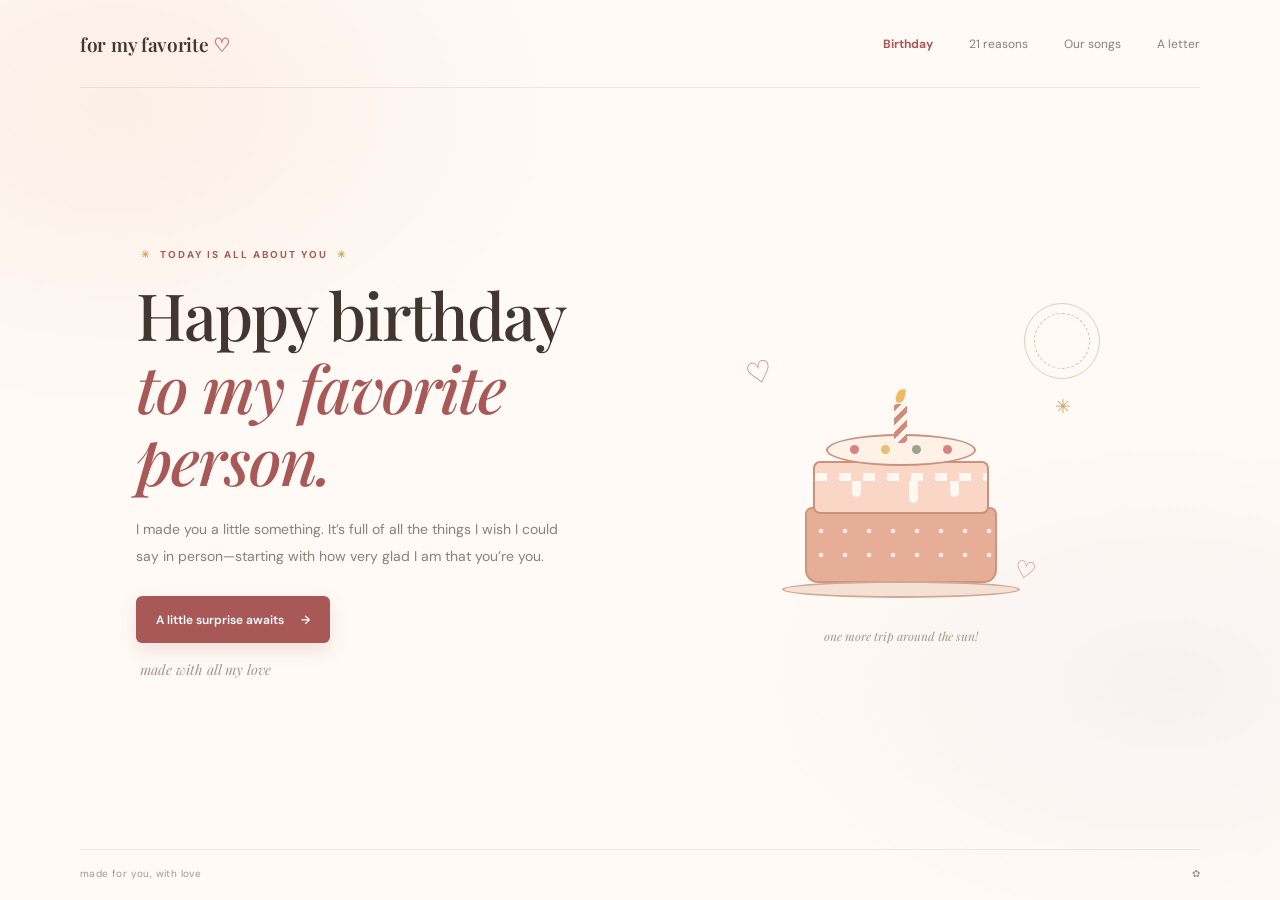
==== index.html @ 41027092 "initial commit gng" ====
<!doctype html>
<html lang="en">
  <head>
    <meta charset="UTF-8" />
    <meta name="viewport" content="width=device-width, initial-scale=1.0" />
    <meta name="theme-color" content="#fff8f0" />
    <title>Happy Birthday, My Favorite Person</title>
    <link rel="preconnect" href="https://fonts.googleapis.com" />
    <link rel="preconnect" href="https://fonts.gstatic.com" crossorigin />
    <link href="https://fonts.googleapis.com/css2?family=DM+Sans:wght@400;500;600;700&family=Playfair+Display:wght@500;600;700&display=swap" rel="stylesheet" />
    <link rel="stylesheet" href="styles.css" />
    <script src="script.js" defer></script>
  </head>
  <body>
    <div class="page-shell home-shell">
      <header class="site-header">
        <a class="wordmark" href="index.html" aria-label="Birthday home">for my favorite <span>♡</span></a>
        <nav class="site-nav" aria-label="Main navigation">
          <a class="active" href="index.html">Birthday</a>
          <a href="balloons.html">21 reasons</a>
          <a href="songs.html">Our songs</a>
          <a href="letter.html">A letter</a>
        </nav>
      </header>

      <main class="welcome-card">
        <div class="welcome-copy">
          <p class="eyebrow"><span class="tiny-star">✳</span> today is all about you <span class="tiny-star">✳</span></p>
          <h1>Happy birthday<br /><span>to my favorite person.</span></h1>
          <p class="welcome-note">I made you a little something. It’s full of all the things I wish I could say in person—starting with how very glad I am that you’re you.</p>
          <a class="button button-primary" href="balloons.html">A little surprise awaits <span aria-hidden="true">→</span></a>
          <p class="handwritten">made with all my love</p>
        </div>
        <div class="birthday-art" aria-hidden="true">
          <div class="sun-doodle"></div>
          <span class="floating-heart heart-one">♡</span>
          <span class="floating-heart heart-two">✳</span>
          <span class="floating-heart heart-three">♡</span>
          <div class="cake">
            <div class="candle"><i></i></div>
            <div class="cake-top"><span></span><span></span><span></span><span></span></div>
            <div class="cake-middle"><span class="icing-drip drip-one"></span><span class="icing-drip drip-two"></span><span class="icing-drip drip-three"></span></div>
            <div class="cake-bottom"></div>
            <div class="cake-plate"></div>
          </div>
          <span class="cake-caption">one more trip around the sun!</span>
        </div>
      </main>
      <footer class="site-footer"><span>made for you, with love</span><span>✿</span></footer>
    </div>
  </body>
</html>
---- styles.css ----
:root {
  color-scheme: light;
  --ink: #413630;
  --muted: #8d7f76;
  --paper: #fffaf5;
  --blush: #f7e7e1;
  --rose: #ce817e;
  --rose-dark: #a95858;
  --line: #eee3db;
  --serif: "Playfair Display", Georgia, serif;
  --sans: "DM Sans", "Segoe UI", sans-serif;
}

* { box-sizing: border-box; }

body {
  margin: 0;
  min-width: 320px;
  min-height: 100vh;
  background:
    radial-gradient(ellipse at 9% 12%, rgba(245, 220, 207, .38), transparent 28rem),
    radial-gradient(ellipse at 91% 76%, rgba(234, 224, 232, .34), transparent 26rem),
    var(--paper);
  color: var(--ink);
  font-family: var(--sans);
}

button, a { -webkit-tap-highlight-color: transparent; }
a { color: inherit; }

.page-shell { width: min(1120px, calc(100% - 64px)); margin: 0 auto; }
.site-header { min-height: 88px; display: flex; justify-content: space-between; align-items: center; gap: 24px; border-bottom: 1px solid rgba(89, 69, 57, .1); }
.wordmark { font-family: var(--serif); font-size: 19px; font-weight: 600; text-decoration: none; white-space: nowrap; letter-spacing: -.3px; }
.wordmark span { color: var(--rose); }
.site-nav { display: flex; align-items: center; gap: clamp(16px, 3vw, 36px); }
.site-nav a { color: var(--muted); font-size: 12px; text-decoration: none; transition: color .2s ease; }
.site-nav a:hover, .site-nav a.active { color: var(--rose-dark); }
.site-nav a.active { font-weight: 700; }

.home-shell { min-height: 100vh; display: flex; flex-direction: column; }
.welcome-card { flex: 1; display: grid; grid-template-columns: 1fr 1fr; align-items: center; gap: 36px; padding: 66px 5% 76px; }
.welcome-copy { max-width: 510px; }
.eyebrow { margin: 0 0 17px; color: var(--rose-dark); font-size: 10px; font-weight: 700; letter-spacing: 2px; text-transform: uppercase; }
.tiny-star { padding: 0 5px; color: #d7a85a; }
h1, h2, p { margin-top: 0; }
.welcome-copy h1, .page-heading h1 { margin-bottom: 20px; font-family: var(--serif); font-size: clamp(40px, 5.3vw, 65px); font-weight: 500; letter-spacing: -2px; line-height: 1.12; }
.welcome-copy h1 span { color: var(--rose-dark); font-style: italic; }
.welcome-note { max-width: 430px; margin-bottom: 27px; color: var(--muted); font-size: 14px; line-height: 1.9; }
.button { display: inline-flex; min-height: 47px; align-items: center; justify-content: center; gap: 17px; border-radius: 6px; padding: 0 20px; font-size: 12px; font-weight: 600; text-decoration: none; transition: transform .2s ease, background .2s ease, box-shadow .2s ease; }
.button:hover { transform: translateY(-2px); }
.button-primary { background: var(--rose-dark); box-shadow: 0 7px 18px rgba(169, 88, 88, .16); color: white; }
.button-primary:hover { background: #954949; box-shadow: 0 10px 24px rgba(169, 88, 88, .22); }
.handwritten { margin: 17px 0 0 4px; color: #a89588; font-family: var(--serif); font-size: 14px; font-style: italic; }

.birthday-art { position: relative; display: grid; min-height: 370px; place-items: center; }
.sun-doodle { position: absolute; top: 24px; right: 9%; width: 76px; height: 76px; border: 1px solid #e8cbb8; border-radius: 50%; }
.sun-doodle::before { position: absolute; inset: 9px; border: 1px dashed #e1b99e; border-radius: 50%; content: ""; }
.floating-heart { position: absolute; color: var(--rose); font-family: var(--serif); }
.heart-one { top: 72px; left: 18%; font-size: 30px; transform: rotate(-15deg); }
.heart-two { top: 113px; right: 15%; color: #c9a868; font-size: 19px; }
.heart-three { right: 22%; bottom: 64px; font-size: 24px; transform: rotate(12deg); }
.cake { position: relative; width: 240px; height: 240px; margin-top: 38px; }
.cake-plate { position: absolute; bottom: 5px; left: 1px; width: 238px; height: 17px; border: 2px solid #cfa994; border-radius: 50%; background: #f5e1d3; }
.cake-bottom { position: absolute; bottom: 20px; left: 24px; width: 192px; height: 76px; border: 2px solid #cb9583; border-radius: 7px 7px 13px 13px; background: #e7ae97; }
.cake-bottom::after { position: absolute; inset: 10px 0; background: radial-gradient(circle, #fff4e8 0 2px, transparent 2.7px) 2px 0/24px 24px; content: ""; opacity: .8; }
.cake-middle { position: absolute; z-index: 1; bottom: 89px; left: 32px; width: 176px; height: 53px; border: 2px solid #c9917e; border-radius: 7px; background: #f9d6c6; }
.cake-middle::before { position: absolute; top: 10px; left: 0; width: 100%; height: 8px; background: repeating-linear-gradient(90deg, #fff8f0 0 12px, transparent 12px 24px); content: ""; }
.icing-drip { position: absolute; top: 18px; width: 9px; height: 16px; border-radius: 0 0 8px 8px; background: #fff8f0; }
.drip-one { left: 37px; }.drip-two { left: 94px; height: 22px; }.drip-three { right: 28px; }
.cake-top { position: absolute; z-index: 2; bottom: 137px; left: 45px; display: flex; width: 150px; height: 32px; align-items: center; justify-content: space-evenly; border: 2px solid #c9917e; border-radius: 50%; background: #fff1e5; }
.cake-top span { width: 9px; height: 9px; border-radius: 50%; background: #d7837f; }
.cake-top span:nth-child(2) { background: #e5bf74; }.cake-top span:nth-child(3) { background: #98a78b; }
.candle { position: absolute; z-index: 3; bottom: 160px; left: 113px; width: 13px; height: 39px; border-radius: 3px; background: repeating-linear-gradient(135deg, #d4897f 0 5px, #fff4e9 5px 10px); }
.candle i { position: absolute; top: -15px; left: 2px; width: 9px; height: 14px; border-radius: 80% 10% 70% 40%; background: #edbc62; transform: rotate(8deg); }
.cake-caption { position: absolute; bottom: 5px; left: 50%; color: #a89588; font-family: var(--serif); font-size: 12px; font-style: italic; transform: translateX(-50%); white-space: nowrap; }
.site-footer { display: flex; justify-content: space-between; padding: 17px 0 20px; border-top: 1px solid rgba(89, 69, 57, .1); color: #a89588; font-size: 10px; letter-spacing: .4px; }

.content-page { min-height: calc(100vh - 144px); padding: 55px 0 50px; }
.page-heading { margin: 0 auto 32px; text-align: center; }
.page-heading .eyebrow { margin-bottom: 10px; }
.page-heading h1 { margin-bottom: 9px; font-size: clamp(37px, 5vw, 53px); letter-spacing: -1.5px; }
.subheading { margin: 0; color: #a89588; font-family: var(--serif); font-size: 14px; font-style: italic; }
.page-intro { max-width: 480px; margin: 16px auto 0; color: var(--muted); font-size: 13px; line-height: 1.7; }

.balloon-garden { display: grid; grid-template-columns: repeat(7, minmax(64px, 1fr)); justify-items: center; column-gap: 12px; row-gap: 28px; max-width: 810px; margin: 40px auto 50px; }
.balloon { position: relative; width: 76px; height: 95px; padding: 0; border: 0; background: transparent; cursor: pointer; transition: transform .2s ease; }
.balloon:hover { transform: translateY(-6px) rotate(3deg); }
.balloon:focus-visible, .envelope-button:focus-visible, .button:focus-visible, .text-link:focus-visible { outline: 3px solid #a95858; outline-offset: 5px; }
.balloon::before { position: absolute; top: 0; left: 4px; width: 68px; height: 79px; border: 1px solid rgba(100, 65, 65, .09); border-radius: 52% 48% 49% 51% / 43% 43% 57% 57%; background: var(--balloon-color); box-shadow: inset -10px -8px 0 rgba(150, 88, 88, .06), inset 10px 8px 0 rgba(255,255,255,.32), 0 6px 12px rgba(91, 67, 55, .08); content: ""; }
.balloon::after { position: absolute; top: 15px; left: 17px; width: 10px; height: 23px; border-radius: 50%; background: rgba(255,255,255,.43); content: ""; transform: rotate(25deg); }
.balloon-number { position: absolute; z-index: 1; top: 30px; left: 0; width: 100%; color: rgba(80, 57, 57, .75); font-family: var(--serif); font-size: 15px; }
.balloon-knot { position: absolute; z-index: 1; top: 77px; left: 34px; width: 9px; height: 8px; background: var(--balloon-color); clip-path: polygon(0 0, 100% 0, 50% 100%); }
.balloon-string { position: absolute; top: 84px; left: 38px; height: 12px; border-left: 1px solid #c9b9ae; }
.balloon.is-popped::before { box-shadow: inset -10px -8px 0 rgba(150, 88, 88, .08), inset 10px 8px 0 rgba(255,255,255,.26), 0 0 0 3px rgba(255,255,255,.9), 0 0 0 5px var(--balloon-color); }
.balloon.is-popped .balloon-number { font-weight: 700; }
.balloon-pink { --balloon-color: #efc3c4; }.balloon-coral { --balloon-color: #e9aaa0; }.balloon-yellow { --balloon-color: #f0d99c; }.balloon-blue { --balloon-color: #b7cbd4; }.balloon-lilac { --balloon-color: #d1c2d7; }.balloon-sage { --balloon-color: #c2d0b8; }.balloon-peach { --balloon-color: #f0c9a9; }
.reasons-section { max-width: 740px; margin: 0 auto; }
.reasons-heading { display: flex; align-items: baseline; justify-content: space-between; border-bottom: 1px solid var(--line); padding-bottom: 12px; }
.reasons-heading h2 { margin: 0; font-family: var(--serif); font-size: 22px; font-weight: 500; }
.reasons-heading p { margin: 0; color: #a89588; font-size: 11px; }
.reasons-list { display: grid; grid-template-columns: 1fr 1fr; gap: 0 30px; margin: 0; padding: 0; list-style: none; }
.reason-item { display: none; min-height: 50px; align-items: center; gap: 12px; border-bottom: 1px solid var(--line); color: var(--ink); font-size: 12px; }
.reason-item.is-revealed { display: flex; animation: appear .35s ease both; }
.reason-number { color: #bd8f80; font-family: var(--serif); font-size: 12px; }
.reason-text { line-height: 1.5; }
.page-next { margin-top: 38px; text-align: center; }
.text-link { color: var(--rose-dark); font-size: 12px; font-weight: 600; text-decoration: none; }
.text-link span { padding-left: 7px; }

.songs-page .page-heading { margin-bottom: 40px; }
.songs-page .page-heading h1 { font-size: clamp(34px, 4.7vw, 50px); }
.playlist-card { display: grid; grid-template-columns: 1fr 1fr; overflow: hidden; max-width: 790px; min-height: 350px; margin: 0 auto; border: 1px solid #f0e5dd; border-radius: 12px; background: rgba(255,255,255,.55); box-shadow: 0 16px 42px rgba(106, 79, 64, .06); }
.record-art { position: relative; display: grid; min-height: 350px; place-items: center; background: #f5e9e3; }
.record { display: grid; width: 210px; height: 210px; place-items: center; border-radius: 50%; background: repeating-radial-gradient(circle, #5a4944 0 2px, #3e3532 3px 4px, #51423d 5px 6px); box-shadow: 0 14px 28px rgba(70, 53, 47, .2); }
.record-center { display: grid; width: 72px; height: 72px; place-items: center; border: 5px solid #f0c0ad; border-radius: 50%; background: #d88c82; color: #fff7ee; font-family: var(--serif); font-size: 28px; }
.record-center span { transform: translateY(-1px); }
.music-note { position: absolute; color: #bd8179; font-family: var(--serif); }
.note-one { top: 52px; left: 20%; font-size: 30px; transform: rotate(-12deg); }
.note-two { right: 18%; bottom: 62px; font-size: 25px; transform: rotate(9deg); }
.record-sparkle { position: absolute; top: 72px; right: 23%; color: #c6a45e; font-size: 16px; }
.playlist-copy { display: flex; flex-direction: column; align-items: flex-start; justify-content: center; padding: 42px 38px; }
.playlist-copy .eyebrow { font-size: 9px; }
.playlist-copy h2 { margin-bottom: 15px; font-family: var(--serif); font-size: clamp(25px, 3vw, 34px); font-weight: 500; line-height: 1.2; }
.playlist-copy > p:not(.eyebrow) { margin-bottom: 23px; color: var(--muted); font-size: 12px; line-height: 1.8; }
.spotify-link { min-height: 43px; padding: 0 16px; font-size: 11px; }

.letter-page { text-align: center; }
.letter-page .page-heading { margin-bottom: 20px; }
.envelope-button { position: relative; display: block; width: min(370px, 90vw); height: 272px; margin: 0 auto; border: 0; background: transparent; cursor: pointer; }
.envelope-hint { position: absolute; top: 13px; left: 50%; color: #a89588; font-family: var(--serif); font-size: 13px; font-style: italic; transform: translateX(-50%); transition: transform .2s ease; }
.envelope-button:hover .envelope-hint { transform: translate(-50%, -3px); }
.envelope { position: absolute; top: 53px; left: 50%; width: 270px; height: 170px; transform: translateX(-50%); filter: drop-shadow(0 14px 17px rgba(97, 70, 58, .12)); }
.envelope-back, .envelope-front, .envelope-flap, .envelope-paper { position: absolute; }
.envelope-back { inset: 0; border-radius: 4px; background: #e8b8a8; }
.envelope-paper { top: -22px; left: 24px; width: 222px; height: 143px; border: 1px solid #f0e2d4; background: repeating-linear-gradient(to bottom, #fffdf8 0 22px, #e8e4dc 23px, #fffdf8 24px); transition: transform .35s ease; }
.envelope-front { z-index: 2; inset: 0; background: #efc9b8; clip-path: polygon(0 0, 50% 56%, 100% 0, 100% 100%, 0 100%); }
.envelope-flap { z-index: 1; inset: 0; background: #e7b4a1; clip-path: polygon(0 0, 100% 0, 50% 62%); transform-origin: 50% 0; transition: transform .3s ease; }
.envelope-seal { position: absolute; z-index: 3; top: 76px; left: calc(50% - 17px); display: grid; width: 34px; height: 34px; place-items: center; border: 1px solid rgba(153, 85, 78, .35); border-radius: 50%; background: #cf817a; color: #fff8f0; font-family: var(--serif); font-size: 19px; }
.envelope-button:hover .envelope-paper { transform: translateY(-12px); }
.envelope-button:hover .envelope-flap { transform: rotateX(18deg); }
.letter-dialog { width: min(560px, calc(100% - 32px)); max-width: none; max-height: min(84vh, 760px); padding: 0; overflow: visible; border: 0; background: transparent; box-shadow: 0 22px 80px rgba(53, 39, 31, .25); }
.letter-dialog::backdrop { background: rgba(51, 42, 38, .48); backdrop-filter: blur(3px); }
.letter-paper { position: relative; min-height: 480px; max-height: min(84vh, 760px); overflow-y: auto; padding: 44px clamp(27px, 8vw, 64px) 48px; background-color: #fffdf8; background-image: repeating-linear-gradient(to bottom, transparent 0 31px, #e5e6e2 32px, transparent 33px); background-position: 0 91px; color: #594b44; text-align: left; }
.letter-close { position: absolute; top: 10px; right: 16px; width: 34px; height: 34px; border: 0; background: transparent; color: #96877c; cursor: pointer; font-size: 27px; }
.letter-date { margin-bottom: 17px; color: #a89588; font-family: var(--serif); font-size: 13px; font-style: italic; }
.letter-paper h2 { margin-bottom: 16px; font-family: var(--serif); font-size: 23px; font-weight: 500; }
.letter-content { font-family: var(--serif); font-size: 15px; line-height: 2.06; }
.letter-content p { margin-bottom: 15px; }
.letter-signoff { margin-top: 25px; font-family: var(--serif); font-size: 15px; font-style: italic; line-height: 1.8; }

@keyframes appear { from { opacity: 0; transform: translateY(5px); } to { opacity: 1; transform: translateY(0); } }
@media (max-width: 720px) {
  .page-shell { width: min(100% - 36px, 540px); }
  .site-header { min-height: 76px; flex-direction: column; justify-content: center; gap: 13px; padding: 15px 0 12px; }
  .wordmark { font-size: 17px; }
  .site-nav { width: 100%; justify-content: center; gap: clamp(15px, 5vw, 28px); }
  .site-nav a { font-size: 11px; }
  .welcome-card { grid-template-columns: 1fr; gap: 20px; padding: 50px 0 48px; text-align: center; }
  .welcome-copy { margin: 0 auto; }
  .welcome-copy h1 { font-size: clamp(40px, 10vw, 57px); }
  .welcome-note { margin-right: auto; margin-left: auto; }
  .birthday-art { min-height: 300px; }
  .cake { transform: scale(.86); }
  .heart-one { left: 16%; }
  .content-page { min-height: calc(100vh - 163px); padding: 43px 0 38px; }
  .balloon-garden { grid-template-columns: repeat(5, minmax(48px, 1fr)); column-gap: 3px; row-gap: 20px; max-width: 420px; margin: 32px auto 40px; }
  .balloon { transform: scale(.87); }
  .balloon:hover { transform: translateY(-5px) scale(.87) rotate(3deg); }
  .reasons-list { grid-template-columns: 1fr; }
  .playlist-card { grid-template-columns: 1fr; max-width: 440px; }
  .record-art { min-height: 260px; }
  .record { width: 175px; height: 175px; }
  .record-center { width: 62px; height: 62px; }
  .playlist-copy { padding: 30px; }
}
@media (max-width: 390px) {
  .page-shell { width: calc(100% - 28px); }
  .site-nav { gap: 13px; }
  .site-nav a { font-size: 10px; }
  .balloon-garden { grid-template-columns: repeat(4, minmax(48px, 1fr)); max-width: 320px; }
}
@media (prefers-reduced-motion: reduce) {
  *, *::before, *::after { scroll-behavior: auto !important; animation-duration: .01ms !important; animation-iteration-count: 1 !important; transition-duration: .01ms !important; }
}
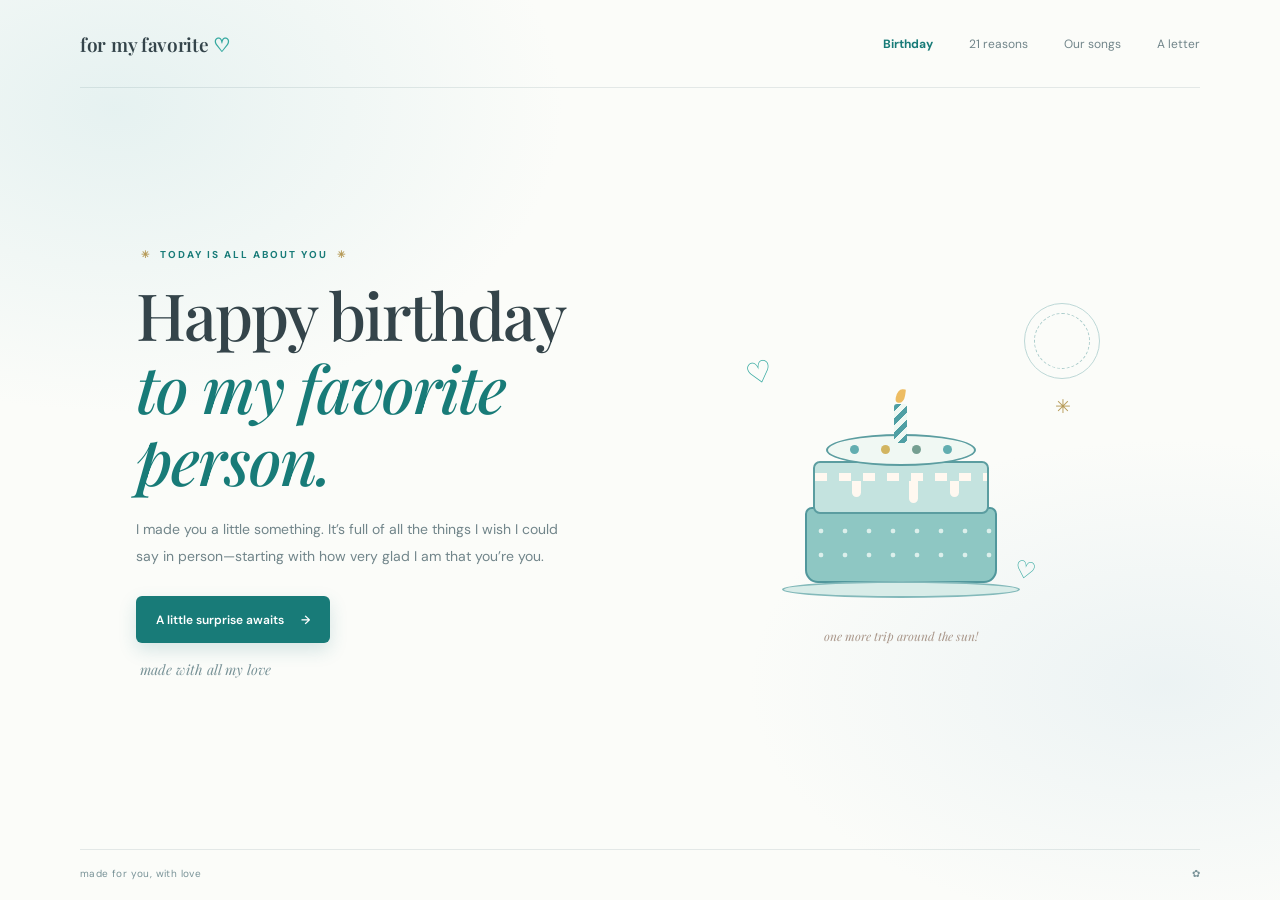
==== commit e61e316d: "Use teal and turquoise color palette Carry the refreshed colors through all pages and update balloon" ====
--- a/index.html
+++ b/index.html
@@ -3,7 +3,7 @@
   <head>
     <meta charset="UTF-8" />
     <meta name="viewport" content="width=device-width, initial-scale=1.0" />
-    <meta name="theme-color" content="#fff8f0" />
+    <meta name="theme-color" content="#fbfcf9" />
     <title>Happy Birthday, My Favorite Person</title>
     <link rel="preconnect" href="https://fonts.googleapis.com" />
     <link rel="preconnect" href="https://fonts.gstatic.com" crossorigin />
--- a/styles.css
+++ b/styles.css
@@ -1,12 +1,11 @@
 :root {
   color-scheme: light;
-  --ink: #413630;
-  --muted: #8d7f76;
-  --paper: #fffaf5;
-  --blush: #f7e7e1;
-  --rose: #ce817e;
-  --rose-dark: #a95858;
-  --line: #eee3db;
+  --ink: #34444a;
+  --muted: #71858a;
+  --paper: #fbfcf9;
+  --teal: #35a9a0;
+  --teal-dark: #187b78;
+  --line: #dce8e7;
   --serif: "Playfair Display", Georgia, serif;
   --sans: "DM Sans", "Segoe UI", sans-serif;
 }
@@ -18,8 +17,8 @@
   min-width: 320px;
   min-height: 100vh;
   background:
-    radial-gradient(ellipse at 9% 12%, rgba(245, 220, 207, .38), transparent 28rem),
-    radial-gradient(ellipse at 91% 76%, rgba(234, 224, 232, .34), transparent 26rem),
+    radial-gradient(ellipse at 9% 12%, rgba(190, 222, 225, .35), transparent 28rem),
+    radial-gradient(ellipse at 91% 76%, rgba(207, 225, 233, .34), transparent 26rem),
     var(--paper);
   color: var(--ink);
   font-family: var(--sans);
@@ -29,92 +28,92 @@
 a { color: inherit; }
 
 .page-shell { width: min(1120px, calc(100% - 64px)); margin: 0 auto; }
-.site-header { min-height: 88px; display: flex; justify-content: space-between; align-items: center; gap: 24px; border-bottom: 1px solid rgba(89, 69, 57, .1); }
+.site-header { min-height: 88px; display: flex; justify-content: space-between; align-items: center; gap: 24px; border-bottom: 1px solid rgba(52, 94, 99, .12); }
 .wordmark { font-family: var(--serif); font-size: 19px; font-weight: 600; text-decoration: none; white-space: nowrap; letter-spacing: -.3px; }
-.wordmark span { color: var(--rose); }
+.wordmark span { color: var(--teal); }
 .site-nav { display: flex; align-items: center; gap: clamp(16px, 3vw, 36px); }
 .site-nav a { color: var(--muted); font-size: 12px; text-decoration: none; transition: color .2s ease; }
-.site-nav a:hover, .site-nav a.active { color: var(--rose-dark); }
+.site-nav a:hover, .site-nav a.active { color: var(--teal-dark); }
 .site-nav a.active { font-weight: 700; }
 
 .home-shell { min-height: 100vh; display: flex; flex-direction: column; }
 .welcome-card { flex: 1; display: grid; grid-template-columns: 1fr 1fr; align-items: center; gap: 36px; padding: 66px 5% 76px; }
 .welcome-copy { max-width: 510px; }
-.eyebrow { margin: 0 0 17px; color: var(--rose-dark); font-size: 10px; font-weight: 700; letter-spacing: 2px; text-transform: uppercase; }
-.tiny-star { padding: 0 5px; color: #d7a85a; }
+.eyebrow { margin: 0 0 17px; color: var(--teal-dark); font-size: 10px; font-weight: 700; letter-spacing: 2px; text-transform: uppercase; }
+.tiny-star { padding: 0 5px; color: #b69a57; }
 h1, h2, p { margin-top: 0; }
 .welcome-copy h1, .page-heading h1 { margin-bottom: 20px; font-family: var(--serif); font-size: clamp(40px, 5.3vw, 65px); font-weight: 500; letter-spacing: -2px; line-height: 1.12; }
-.welcome-copy h1 span { color: var(--rose-dark); font-style: italic; }
+.welcome-copy h1 span { color: var(--teal-dark); font-style: italic; }
 .welcome-note { max-width: 430px; margin-bottom: 27px; color: var(--muted); font-size: 14px; line-height: 1.9; }
 .button { display: inline-flex; min-height: 47px; align-items: center; justify-content: center; gap: 17px; border-radius: 6px; padding: 0 20px; font-size: 12px; font-weight: 600; text-decoration: none; transition: transform .2s ease, background .2s ease, box-shadow .2s ease; }
 .button:hover { transform: translateY(-2px); }
-.button-primary { background: var(--rose-dark); box-shadow: 0 7px 18px rgba(169, 88, 88, .16); color: white; }
-.button-primary:hover { background: #954949; box-shadow: 0 10px 24px rgba(169, 88, 88, .22); }
-.handwritten { margin: 17px 0 0 4px; color: #a89588; font-family: var(--serif); font-size: 14px; font-style: italic; }
+.button-primary { background: var(--teal-dark); box-shadow: 0 7px 18px rgba(40, 124, 132, .18); color: white; }
+.button-primary:hover { background: #1f6870; box-shadow: 0 10px 24px rgba(40, 124, 132, .24); }
+.handwritten { margin: 17px 0 0 4px; color: #789297; font-family: var(--serif); font-size: 14px; font-style: italic; }
 
 .birthday-art { position: relative; display: grid; min-height: 370px; place-items: center; }
-.sun-doodle { position: absolute; top: 24px; right: 9%; width: 76px; height: 76px; border: 1px solid #e8cbb8; border-radius: 50%; }
-.sun-doodle::before { position: absolute; inset: 9px; border: 1px dashed #e1b99e; border-radius: 50%; content: ""; }
-.floating-heart { position: absolute; color: var(--rose); font-family: var(--serif); }
+.sun-doodle { position: absolute; top: 24px; right: 9%; width: 76px; height: 76px; border: 1px solid #bdd8d7; border-radius: 50%; }
+.sun-doodle::before { position: absolute; inset: 9px; border: 1px dashed #a9cbca; border-radius: 50%; content: ""; }
+.floating-heart { position: absolute; color: var(--teal); font-family: var(--serif); }
 .heart-one { top: 72px; left: 18%; font-size: 30px; transform: rotate(-15deg); }
-.heart-two { top: 113px; right: 15%; color: #c9a868; font-size: 19px; }
+.heart-two { top: 113px; right: 15%; color: #b69a57; font-size: 19px; }
 .heart-three { right: 22%; bottom: 64px; font-size: 24px; transform: rotate(12deg); }
 .cake { position: relative; width: 240px; height: 240px; margin-top: 38px; }
-.cake-plate { position: absolute; bottom: 5px; left: 1px; width: 238px; height: 17px; border: 2px solid #cfa994; border-radius: 50%; background: #f5e1d3; }
-.cake-bottom { position: absolute; bottom: 20px; left: 24px; width: 192px; height: 76px; border: 2px solid #cb9583; border-radius: 7px 7px 13px 13px; background: #e7ae97; }
-.cake-bottom::after { position: absolute; inset: 10px 0; background: radial-gradient(circle, #fff4e8 0 2px, transparent 2.7px) 2px 0/24px 24px; content: ""; opacity: .8; }
-.cake-middle { position: absolute; z-index: 1; bottom: 89px; left: 32px; width: 176px; height: 53px; border: 2px solid #c9917e; border-radius: 7px; background: #f9d6c6; }
+.cake-plate { position: absolute; bottom: 5px; left: 1px; width: 238px; height: 17px; border: 2px solid #83b9ba; border-radius: 50%; background: #d8ece8; }
+.cake-bottom { position: absolute; bottom: 20px; left: 24px; width: 192px; height: 76px; border: 2px solid #51979c; border-radius: 7px 7px 13px 13px; background: #8ec7c3; }
+.cake-bottom::after { position: absolute; inset: 10px 0; background: radial-gradient(circle, #eff9f5 0 2px, transparent 2.7px) 2px 0/24px 24px; content: ""; opacity: .8; }
+.cake-middle { position: absolute; z-index: 1; bottom: 89px; left: 32px; width: 176px; height: 53px; border: 2px solid #5b9da0; border-radius: 7px; background: #c4e3df; }
 .cake-middle::before { position: absolute; top: 10px; left: 0; width: 100%; height: 8px; background: repeating-linear-gradient(90deg, #fff8f0 0 12px, transparent 12px 24px); content: ""; }
 .icing-drip { position: absolute; top: 18px; width: 9px; height: 16px; border-radius: 0 0 8px 8px; background: #fff8f0; }
 .drip-one { left: 37px; }.drip-two { left: 94px; height: 22px; }.drip-three { right: 28px; }
-.cake-top { position: absolute; z-index: 2; bottom: 137px; left: 45px; display: flex; width: 150px; height: 32px; align-items: center; justify-content: space-evenly; border: 2px solid #c9917e; border-radius: 50%; background: #fff1e5; }
-.cake-top span { width: 9px; height: 9px; border-radius: 50%; background: #d7837f; }
-.cake-top span:nth-child(2) { background: #e5bf74; }.cake-top span:nth-child(3) { background: #98a78b; }
-.candle { position: absolute; z-index: 3; bottom: 160px; left: 113px; width: 13px; height: 39px; border-radius: 3px; background: repeating-linear-gradient(135deg, #d4897f 0 5px, #fff4e9 5px 10px); }
+.cake-top { position: absolute; z-index: 2; bottom: 137px; left: 45px; display: flex; width: 150px; height: 32px; align-items: center; justify-content: space-evenly; border: 2px solid #5b9da0; border-radius: 50%; background: #f0f8f3; }
+.cake-top span { width: 9px; height: 9px; border-radius: 50%; background: #62aeb0; }
+.cake-top span:nth-child(2) { background: #d2b560; }.cake-top span:nth-child(3) { background: #759f91; }
+.candle { position: absolute; z-index: 3; bottom: 160px; left: 113px; width: 13px; height: 39px; border-radius: 3px; background: repeating-linear-gradient(135deg, #4f9fa4 0 5px, #eff8f3 5px 10px); }
 .candle i { position: absolute; top: -15px; left: 2px; width: 9px; height: 14px; border-radius: 80% 10% 70% 40%; background: #edbc62; transform: rotate(8deg); }
 .cake-caption { position: absolute; bottom: 5px; left: 50%; color: #a89588; font-family: var(--serif); font-size: 12px; font-style: italic; transform: translateX(-50%); white-space: nowrap; }
-.site-footer { display: flex; justify-content: space-between; padding: 17px 0 20px; border-top: 1px solid rgba(89, 69, 57, .1); color: #a89588; font-size: 10px; letter-spacing: .4px; }
+.site-footer { display: flex; justify-content: space-between; padding: 17px 0 20px; border-top: 1px solid rgba(52, 94, 99, .12); color: #789297; font-size: 10px; letter-spacing: .4px; }
 
 .content-page { min-height: calc(100vh - 144px); padding: 55px 0 50px; }
 .page-heading { margin: 0 auto 32px; text-align: center; }
 .page-heading .eyebrow { margin-bottom: 10px; }
 .page-heading h1 { margin-bottom: 9px; font-size: clamp(37px, 5vw, 53px); letter-spacing: -1.5px; }
-.subheading { margin: 0; color: #a89588; font-family: var(--serif); font-size: 14px; font-style: italic; }
+.subheading { margin: 0; color: #789297; font-family: var(--serif); font-size: 14px; font-style: italic; }
 .page-intro { max-width: 480px; margin: 16px auto 0; color: var(--muted); font-size: 13px; line-height: 1.7; }
 
 .balloon-garden { display: grid; grid-template-columns: repeat(7, minmax(64px, 1fr)); justify-items: center; column-gap: 12px; row-gap: 28px; max-width: 810px; margin: 40px auto 50px; }
 .balloon { position: relative; width: 76px; height: 95px; padding: 0; border: 0; background: transparent; cursor: pointer; transition: transform .2s ease; }
 .balloon:hover { transform: translateY(-6px) rotate(3deg); }
-.balloon:focus-visible, .envelope-button:focus-visible, .button:focus-visible, .text-link:focus-visible { outline: 3px solid #a95858; outline-offset: 5px; }
-.balloon::before { position: absolute; top: 0; left: 4px; width: 68px; height: 79px; border: 1px solid rgba(100, 65, 65, .09); border-radius: 52% 48% 49% 51% / 43% 43% 57% 57%; background: var(--balloon-color); box-shadow: inset -10px -8px 0 rgba(150, 88, 88, .06), inset 10px 8px 0 rgba(255,255,255,.32), 0 6px 12px rgba(91, 67, 55, .08); content: ""; }
+.balloon:focus-visible, .envelope-button:focus-visible, .button:focus-visible, .text-link:focus-visible { outline: 3px solid #287c84; outline-offset: 5px; }
+.balloon::before { position: absolute; top: 0; left: 4px; width: 68px; height: 79px; border: 1px solid rgba(36, 82, 91, .25); border-radius: 52% 48% 49% 51% / 43% 43% 57% 57%; background: var(--balloon-color); box-shadow: inset -10px -8px 0 rgba(28, 90, 101, .09), inset 10px 8px 0 rgba(255,255,255,.34), 0 6px 12px rgba(41, 81, 87, .14); content: ""; }
 .balloon::after { position: absolute; top: 15px; left: 17px; width: 10px; height: 23px; border-radius: 50%; background: rgba(255,255,255,.43); content: ""; transform: rotate(25deg); }
-.balloon-number { position: absolute; z-index: 1; top: 30px; left: 0; width: 100%; color: rgba(80, 57, 57, .75); font-family: var(--serif); font-size: 15px; }
+.balloon-number { position: absolute; z-index: 1; top: 30px; left: 0; width: 100%; color: #24444c; font-family: var(--serif); font-size: 15px; font-weight: 600; text-shadow: 0 1px 1px rgba(255,255,255,.5); }
 .balloon-knot { position: absolute; z-index: 1; top: 77px; left: 34px; width: 9px; height: 8px; background: var(--balloon-color); clip-path: polygon(0 0, 100% 0, 50% 100%); }
-.balloon-string { position: absolute; top: 84px; left: 38px; height: 12px; border-left: 1px solid #c9b9ae; }
-.balloon.is-popped::before { box-shadow: inset -10px -8px 0 rgba(150, 88, 88, .08), inset 10px 8px 0 rgba(255,255,255,.26), 0 0 0 3px rgba(255,255,255,.9), 0 0 0 5px var(--balloon-color); }
+.balloon-string { position: absolute; top: 84px; left: 38px; height: 12px; border-left: 1px solid #91adae; }
+.balloon.is-popped::before { box-shadow: inset -10px -8px 0 rgba(28, 90, 101, .11), inset 10px 8px 0 rgba(255,255,255,.26), 0 0 0 3px rgba(251,252,249,.95), 0 0 0 5px var(--balloon-color); }
 .balloon.is-popped .balloon-number { font-weight: 700; }
-.balloon-pink { --balloon-color: #efc3c4; }.balloon-coral { --balloon-color: #e9aaa0; }.balloon-yellow { --balloon-color: #f0d99c; }.balloon-blue { --balloon-color: #b7cbd4; }.balloon-lilac { --balloon-color: #d1c2d7; }.balloon-sage { --balloon-color: #c2d0b8; }.balloon-peach { --balloon-color: #f0c9a9; }
+.balloon-pink { --balloon-color: #72d0c4; }.balloon-coral { --balloon-color: #43b9ae; }.balloon-yellow { --balloon-color: #8bd9c5; }.balloon-blue { --balloon-color: #5bc4bf; }.balloon-lilac { --balloon-color: #8acfc7; }.balloon-sage { --balloon-color: #64bfae; }.balloon-peach { --balloon-color: #9cddd2; }
 .reasons-section { max-width: 740px; margin: 0 auto; }
 .reasons-heading { display: flex; align-items: baseline; justify-content: space-between; border-bottom: 1px solid var(--line); padding-bottom: 12px; }
 .reasons-heading h2 { margin: 0; font-family: var(--serif); font-size: 22px; font-weight: 500; }
-.reasons-heading p { margin: 0; color: #a89588; font-size: 11px; }
+.reasons-heading p { margin: 0; color: #789297; font-size: 11px; }
 .reasons-list { display: grid; grid-template-columns: 1fr 1fr; gap: 0 30px; margin: 0; padding: 0; list-style: none; }
 .reason-item { display: none; min-height: 50px; align-items: center; gap: 12px; border-bottom: 1px solid var(--line); color: var(--ink); font-size: 12px; }
 .reason-item.is-revealed { display: flex; animation: appear .35s ease both; }
-.reason-number { color: #bd8f80; font-family: var(--serif); font-size: 12px; }
+.reason-number { color: #39878b; font-family: var(--serif); font-size: 12px; }
 .reason-text { line-height: 1.5; }
 .page-next { margin-top: 38px; text-align: center; }
-.text-link { color: var(--rose-dark); font-size: 12px; font-weight: 600; text-decoration: none; }
+.text-link { color: var(--teal-dark); font-size: 12px; font-weight: 600; text-decoration: none; }
 .text-link span { padding-left: 7px; }
 
 .songs-page .page-heading { margin-bottom: 40px; }
 .songs-page .page-heading h1 { font-size: clamp(34px, 4.7vw, 50px); }
-.playlist-card { display: grid; grid-template-columns: 1fr 1fr; overflow: hidden; max-width: 790px; min-height: 350px; margin: 0 auto; border: 1px solid #f0e5dd; border-radius: 12px; background: rgba(255,255,255,.55); box-shadow: 0 16px 42px rgba(106, 79, 64, .06); }
-.record-art { position: relative; display: grid; min-height: 350px; place-items: center; background: #f5e9e3; }
-.record { display: grid; width: 210px; height: 210px; place-items: center; border-radius: 50%; background: repeating-radial-gradient(circle, #5a4944 0 2px, #3e3532 3px 4px, #51423d 5px 6px); box-shadow: 0 14px 28px rgba(70, 53, 47, .2); }
-.record-center { display: grid; width: 72px; height: 72px; place-items: center; border: 5px solid #f0c0ad; border-radius: 50%; background: #d88c82; color: #fff7ee; font-family: var(--serif); font-size: 28px; }
+.playlist-card { display: grid; grid-template-columns: 1fr 1fr; overflow: hidden; max-width: 790px; min-height: 350px; margin: 0 auto; border: 1px solid #dce8e7; border-radius: 12px; background: rgba(255,255,255,.55); box-shadow: 0 16px 42px rgba(56, 96, 101, .07); }
+.record-art { position: relative; display: grid; min-height: 350px; place-items: center; background: #e6f0ee; }
+.record { display: grid; width: 210px; height: 210px; place-items: center; border-radius: 50%; background: repeating-radial-gradient(circle, #3e6265 0 2px, #29494e 3px 4px, #35585c 5px 6px); box-shadow: 0 14px 28px rgba(44, 75, 79, .2); }
+.record-center { display: grid; width: 72px; height: 72px; place-items: center; border: 5px solid #c1e0db; border-radius: 50%; background: #5daeb0; color: #f5fbf7; font-family: var(--serif); font-size: 28px; }
 .record-center span { transform: translateY(-1px); }
-.music-note { position: absolute; color: #bd8179; font-family: var(--serif); }
+.music-note { position: absolute; color: #39878b; font-family: var(--serif); }
 .note-one { top: 52px; left: 20%; font-size: 30px; transform: rotate(-12deg); }
 .note-two { right: 18%; bottom: 62px; font-size: 25px; transform: rotate(9deg); }
 .record-sparkle { position: absolute; top: 72px; right: 23%; color: #c6a45e; font-size: 16px; }
@@ -127,22 +126,22 @@
 .letter-page { text-align: center; }
 .letter-page .page-heading { margin-bottom: 20px; }
 .envelope-button { position: relative; display: block; width: min(370px, 90vw); height: 272px; margin: 0 auto; border: 0; background: transparent; cursor: pointer; }
-.envelope-hint { position: absolute; top: 13px; left: 50%; color: #a89588; font-family: var(--serif); font-size: 13px; font-style: italic; transform: translateX(-50%); transition: transform .2s ease; }
+.envelope-hint { position: absolute; top: 13px; left: 50%; color: #789297; font-family: var(--serif); font-size: 13px; font-style: italic; transform: translateX(-50%); transition: transform .2s ease; }
 .envelope-button:hover .envelope-hint { transform: translate(-50%, -3px); }
-.envelope { position: absolute; top: 53px; left: 50%; width: 270px; height: 170px; transform: translateX(-50%); filter: drop-shadow(0 14px 17px rgba(97, 70, 58, .12)); }
+.envelope { position: absolute; top: 53px; left: 50%; width: 270px; height: 170px; transform: translateX(-50%); filter: drop-shadow(0 14px 17px rgba(46, 83, 87, .15)); }
 .envelope-back, .envelope-front, .envelope-flap, .envelope-paper { position: absolute; }
-.envelope-back { inset: 0; border-radius: 4px; background: #e8b8a8; }
-.envelope-paper { top: -22px; left: 24px; width: 222px; height: 143px; border: 1px solid #f0e2d4; background: repeating-linear-gradient(to bottom, #fffdf8 0 22px, #e8e4dc 23px, #fffdf8 24px); transition: transform .35s ease; }
-.envelope-front { z-index: 2; inset: 0; background: #efc9b8; clip-path: polygon(0 0, 50% 56%, 100% 0, 100% 100%, 0 100%); }
-.envelope-flap { z-index: 1; inset: 0; background: #e7b4a1; clip-path: polygon(0 0, 100% 0, 50% 62%); transform-origin: 50% 0; transition: transform .3s ease; }
-.envelope-seal { position: absolute; z-index: 3; top: 76px; left: calc(50% - 17px); display: grid; width: 34px; height: 34px; place-items: center; border: 1px solid rgba(153, 85, 78, .35); border-radius: 50%; background: #cf817a; color: #fff8f0; font-family: var(--serif); font-size: 19px; }
+.envelope-back { inset: 0; border-radius: 4px; background: #8fc7c9; }
+.envelope-paper { top: -22px; left: 24px; width: 222px; height: 143px; border: 1px solid #dce8e3; background: repeating-linear-gradient(to bottom, #fffdf8 0 22px, #dce9e7 23px, #fffdf8 24px); transition: transform .35s ease; }
+.envelope-front { z-index: 2; inset: 0; background: #acd8d4; clip-path: polygon(0 0, 50% 56%, 100% 0, 100% 100%, 0 100%); }
+.envelope-flap { z-index: 1; inset: 0; background: #83bec1; clip-path: polygon(0 0, 100% 0, 50% 62%); transform-origin: 50% 0; transition: transform .3s ease; }
+.envelope-seal { position: absolute; z-index: 3; top: 76px; left: calc(50% - 17px); display: grid; width: 34px; height: 34px; place-items: center; border: 1px solid rgba(32, 99, 107, .4); border-radius: 50%; background: #347f88; color: #f5fbf7; font-family: var(--serif); font-size: 19px; }
 .envelope-button:hover .envelope-paper { transform: translateY(-12px); }
 .envelope-button:hover .envelope-flap { transform: rotateX(18deg); }
-.letter-dialog { width: min(560px, calc(100% - 32px)); max-width: none; max-height: min(84vh, 760px); padding: 0; overflow: visible; border: 0; background: transparent; box-shadow: 0 22px 80px rgba(53, 39, 31, .25); }
-.letter-dialog::backdrop { background: rgba(51, 42, 38, .48); backdrop-filter: blur(3px); }
-.letter-paper { position: relative; min-height: 480px; max-height: min(84vh, 760px); overflow-y: auto; padding: 44px clamp(27px, 8vw, 64px) 48px; background-color: #fffdf8; background-image: repeating-linear-gradient(to bottom, transparent 0 31px, #e5e6e2 32px, transparent 33px); background-position: 0 91px; color: #594b44; text-align: left; }
-.letter-close { position: absolute; top: 10px; right: 16px; width: 34px; height: 34px; border: 0; background: transparent; color: #96877c; cursor: pointer; font-size: 27px; }
-.letter-date { margin-bottom: 17px; color: #a89588; font-family: var(--serif); font-size: 13px; font-style: italic; }
+.letter-dialog { width: min(560px, calc(100% - 32px)); max-width: none; max-height: min(84vh, 760px); padding: 0; overflow: visible; border: 0; background: transparent; box-shadow: 0 22px 80px rgba(40, 65, 68, .25); }
+.letter-dialog::backdrop { background: rgba(39, 57, 61, .48); backdrop-filter: blur(3px); }
+.letter-paper { position: relative; min-height: 480px; max-height: min(84vh, 760px); overflow-y: auto; padding: 44px clamp(27px, 8vw, 64px) 48px; background-color: #fffdf8; background-image: repeating-linear-gradient(to bottom, transparent 0 31px, #dce7e5 32px, transparent 33px); background-position: 0 91px; color: #43565a; text-align: left; }
+.letter-close { position: absolute; top: 10px; right: 16px; width: 34px; height: 34px; border: 0; background: transparent; color: #71858a; cursor: pointer; font-size: 27px; }
+.letter-date { margin-bottom: 17px; color: #718b8e; font-family: var(--serif); font-size: 13px; font-style: italic; }
 .letter-paper h2 { margin-bottom: 16px; font-family: var(--serif); font-size: 23px; font-weight: 500; }
 .letter-content { font-family: var(--serif); font-size: 15px; line-height: 2.06; }
 .letter-content p { margin-bottom: 15px; }
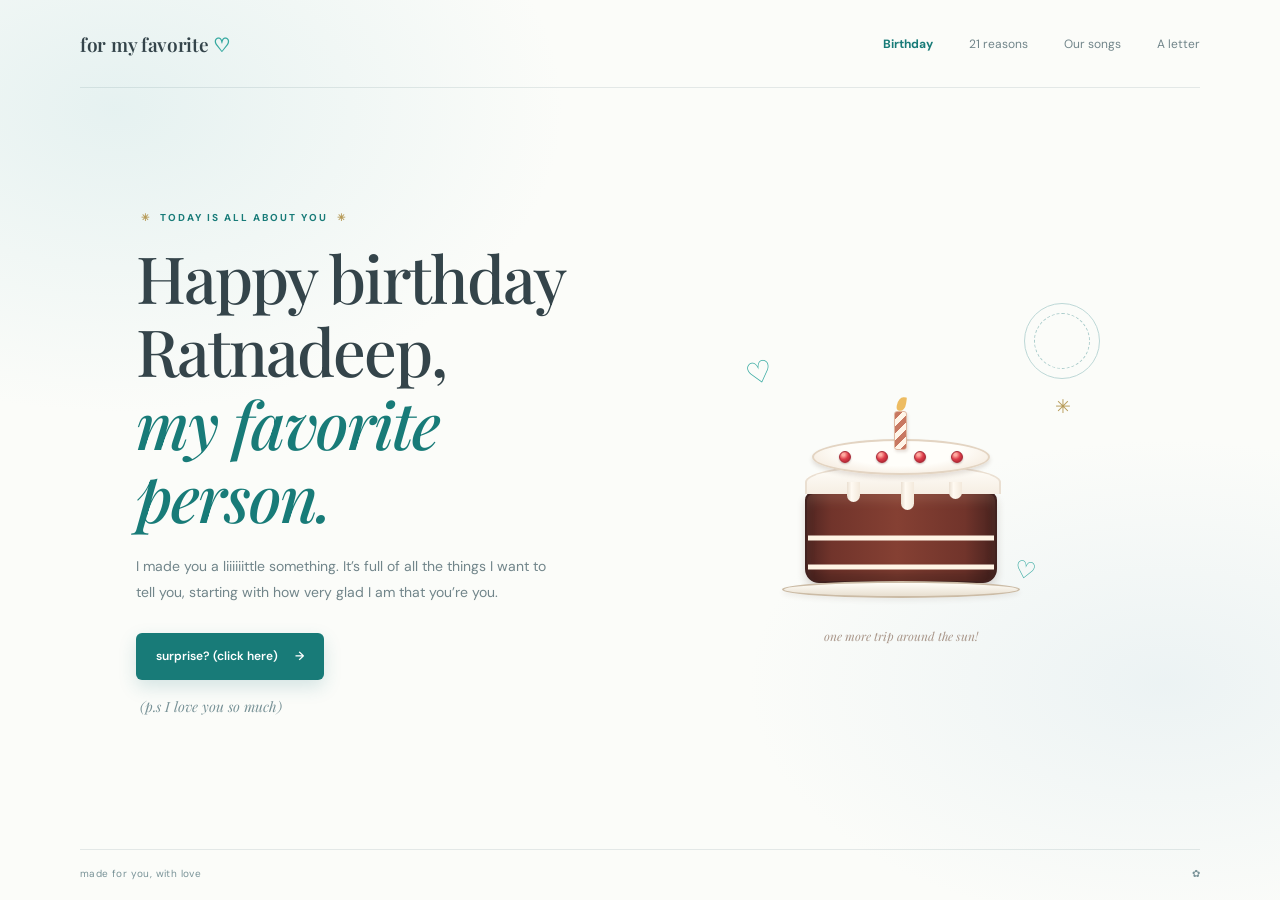
==== commit 38c63d27: "eh" ====
--- a/index.html
+++ b/index.html
@@ -26,10 +26,10 @@
       <main class="welcome-card">
         <div class="welcome-copy">
           <p class="eyebrow"><span class="tiny-star">✳</span> today is all about you <span class="tiny-star">✳</span></p>
-          <h1>Happy birthday<br /><span>to my favorite person.</span></h1>
-          <p class="welcome-note">I made you a little something. It’s full of all the things I wish I could say in person—starting with how very glad I am that you’re you.</p>
-          <a class="button button-primary" href="balloons.html">A little surprise awaits <span aria-hidden="true">→</span></a>
-          <p class="handwritten">made with all my love</p>
+          <h1>Happy birthday Ratnadeep,<br /><span> my favorite person.</span></h1>
+          <p class="welcome-note">I made you a liiiiiittle something. It’s full of all the things I want to tell you, starting with how very glad I am that you’re you.</p>
+          <a class="button button-primary" href="balloons.html"> surprise? (click here) <span aria-hidden="true">→</span></a>
+          <p class="handwritten">(p.s I love you so much) </p>
         </div>
         <div class="birthday-art" aria-hidden="true">
           <div class="sun-doodle"></div>
--- a/styles.css
+++ b/styles.css
@@ -59,17 +59,17 @@
 .heart-two { top: 113px; right: 15%; color: #b69a57; font-size: 19px; }
 .heart-three { right: 22%; bottom: 64px; font-size: 24px; transform: rotate(12deg); }
 .cake { position: relative; width: 240px; height: 240px; margin-top: 38px; }
-.cake-plate { position: absolute; bottom: 5px; left: 1px; width: 238px; height: 17px; border: 2px solid #83b9ba; border-radius: 50%; background: #d8ece8; }
-.cake-bottom { position: absolute; bottom: 20px; left: 24px; width: 192px; height: 76px; border: 2px solid #51979c; border-radius: 7px 7px 13px 13px; background: #8ec7c3; }
-.cake-bottom::after { position: absolute; inset: 10px 0; background: radial-gradient(circle, #eff9f5 0 2px, transparent 2.7px) 2px 0/24px 24px; content: ""; opacity: .8; }
-.cake-middle { position: absolute; z-index: 1; bottom: 89px; left: 32px; width: 176px; height: 53px; border: 2px solid #5b9da0; border-radius: 7px; background: #c4e3df; }
-.cake-middle::before { position: absolute; top: 10px; left: 0; width: 100%; height: 8px; background: repeating-linear-gradient(90deg, #fff8f0 0 12px, transparent 12px 24px); content: ""; }
-.icing-drip { position: absolute; top: 18px; width: 9px; height: 16px; border-radius: 0 0 8px 8px; background: #fff8f0; }
-.drip-one { left: 37px; }.drip-two { left: 94px; height: 22px; }.drip-three { right: 28px; }
-.cake-top { position: absolute; z-index: 2; bottom: 137px; left: 45px; display: flex; width: 150px; height: 32px; align-items: center; justify-content: space-evenly; border: 2px solid #5b9da0; border-radius: 50%; background: #f0f8f3; }
-.cake-top span { width: 9px; height: 9px; border-radius: 50%; background: #62aeb0; }
-.cake-top span:nth-child(2) { background: #d2b560; }.cake-top span:nth-child(3) { background: #759f91; }
-.candle { position: absolute; z-index: 3; bottom: 160px; left: 113px; width: 13px; height: 39px; border-radius: 3px; background: repeating-linear-gradient(135deg, #4f9fa4 0 5px, #eff8f3 5px 10px); }
+.cake-plate { position: absolute; bottom: 5px; left: 1px; width: 238px; height: 17px; border: 2px solid #cbbba5; border-radius: 50%; background: linear-gradient(#fffdf7, #e8dfd0); box-shadow: 0 3px 5px rgba(89, 68, 46, .08); }
+.cake-bottom { position: absolute; bottom: 20px; left: 24px; width: 192px; height: 91px; border: 2px solid #42221f; border-radius: 8px 8px 14px 14px; background: linear-gradient(90deg, #512622 0%, #71342b 13%, #854033 48%, #71342b 84%, #49231f 100%); box-shadow: inset 0 8px 8px rgba(255, 222, 188, .1), inset 0 -9px 10px rgba(28, 12, 12, .3), 0 5px 8px rgba(69, 37, 30, .18); }
+.cake-bottom::after { position: absolute; inset: 25px 1px 9px; background: repeating-linear-gradient(to bottom, transparent 0 16px, #fff4e5 17px 21px, transparent 22px 29px); content: ""; }
+.cake-middle { position: absolute; z-index: 1; bottom: 78px; left: 24px; width: 192px; height: 61px; border: 0; border-radius: 50% 50% 8px 8px / 17px 17px 8px 8px; background: linear-gradient(to bottom, #fffdf8 0 17px, transparent 17px); }
+.cake-middle::before { position: absolute; top: 0; left: 0; width: 100%; height: 28px; border: 2px solid #eadfd1; border-bottom: 0; border-radius: 50% 50% 0 0 / 18px 18px 0 0; background: linear-gradient(180deg, #fffefa, #f6eee3); content: ""; }
+.icing-drip { position: absolute; z-index: 1; top: 18px; width: 13px; height: 15px; border-radius: 0 0 9px 9px; background: linear-gradient(90deg, #eadfd1, #fffaf2 35%, #f3e9db); }
+.drip-one { left: 42px; height: 20px; }.drip-two { left: 96px; height: 28px; }.drip-three { right: 35px; height: 17px; }
+.cake-top { position: absolute; z-index: 2; bottom: 128px; left: 31px; display: flex; width: 178px; height: 36px; align-items: center; justify-content: space-evenly; border: 2px solid #e3d4c2; border-radius: 50%; background: radial-gradient(ellipse at 50% 28%, #fffefa 0 48%, #f5ebdf 83%, #dfd0bb 100%); box-shadow: 0 3px 4px rgba(77, 48, 36, .14); }
+.cake-top span { width: 12px; height: 12px; border: 1px solid #a62632; border-radius: 50%; background: radial-gradient(circle at 35% 27%, #ffaaa0 0 12%, #dd3c49 48%, #9d1f2c 100%); box-shadow: 0 1px 2px rgba(77, 30, 30, .3); }
+.cake-top span:nth-child(2) { background: radial-gradient(circle at 35% 27%, #ffaaa0 0 12%, #dd3c49 48%, #9d1f2c 100%); }.cake-top span:nth-child(3) { background: radial-gradient(circle at 35% 27%, #ffaaa0 0 12%, #dd3c49 48%, #9d1f2c 100%); }
+.candle { position: absolute; z-index: 3; bottom: 153px; left: 113px; width: 13px; height: 39px; border: 1px solid #e0b7a0; border-radius: 3px; background: repeating-linear-gradient(135deg, #c87861 0 5px, #fff5e8 5px 10px); box-shadow: 1px 2px 3px rgba(93, 57, 41, .15); }
 .candle i { position: absolute; top: -15px; left: 2px; width: 9px; height: 14px; border-radius: 80% 10% 70% 40%; background: #edbc62; transform: rotate(8deg); }
 .cake-caption { position: absolute; bottom: 5px; left: 50%; color: #a89588; font-family: var(--serif); font-size: 12px; font-style: italic; transform: translateX(-50%); white-space: nowrap; }
 .site-footer { display: flex; justify-content: space-between; padding: 17px 0 20px; border-top: 1px solid rgba(52, 94, 99, .12); color: #789297; font-size: 10px; letter-spacing: .4px; }
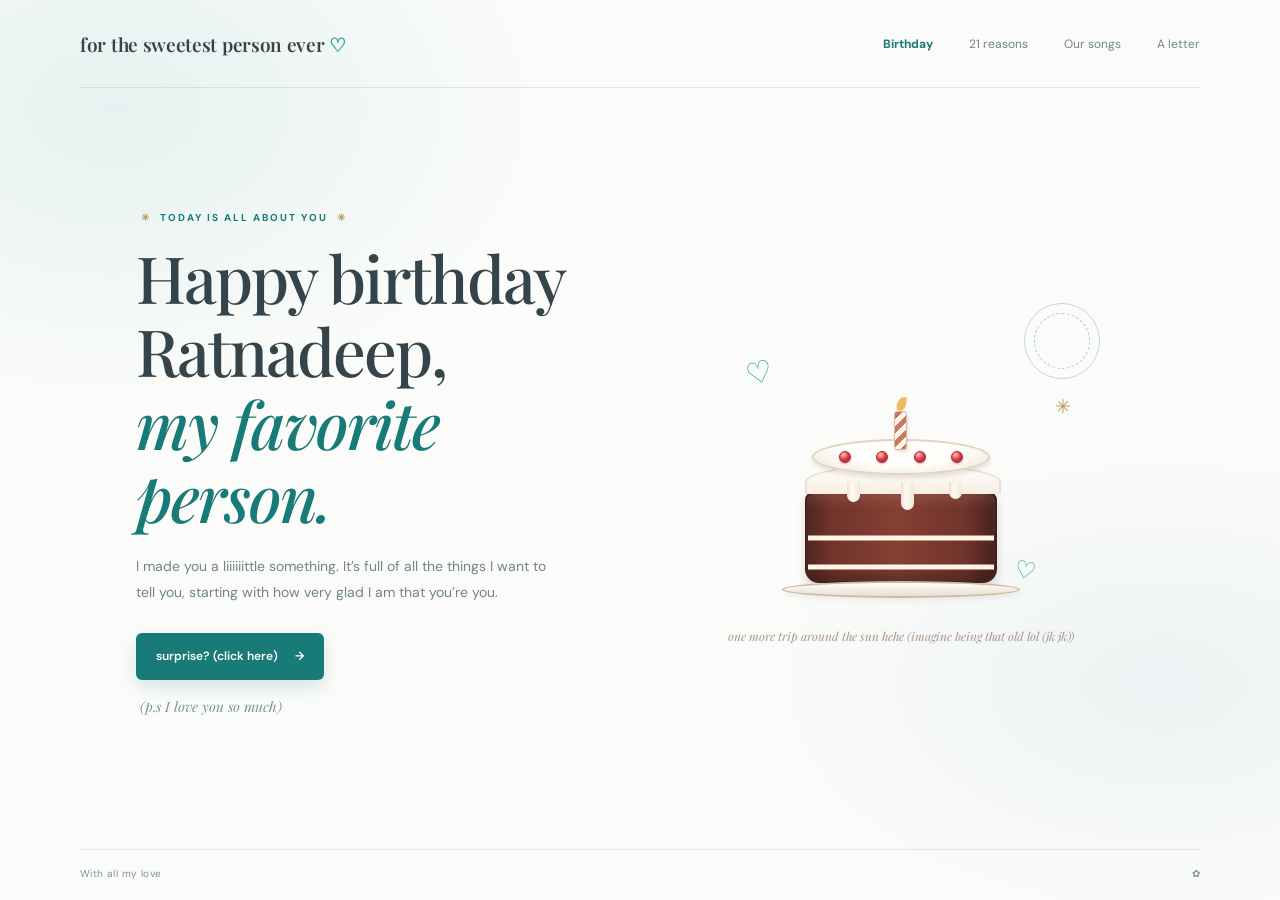
==== commit cdc5f92c: "version 1 ready" ====
--- a/index.html
+++ b/index.html
@@ -14,7 +14,7 @@
   <body>
     <div class="page-shell home-shell">
       <header class="site-header">
-        <a class="wordmark" href="index.html" aria-label="Birthday home">for my favorite <span>♡</span></a>
+        <a class="wordmark" href="index.html" aria-label="Birthday home">for the sweetest person ever <span>♡</span></a>
         <nav class="site-nav" aria-label="Main navigation">
           <a class="active" href="index.html">Birthday</a>
           <a href="balloons.html">21 reasons</a>
@@ -43,10 +43,10 @@
             <div class="cake-bottom"></div>
             <div class="cake-plate"></div>
           </div>
-          <span class="cake-caption">one more trip around the sun!</span>
+          <span class="cake-caption">one more trip around the sun hehe (imagine being that old lol (jk jk))</span>
         </div>
       </main>
-      <footer class="site-footer"><span>made for you, with love</span><span>✿</span></footer>
+      <footer class="site-footer"><span>With all my love</span><span>✿</span></footer>
     </div>
   </body>
 </html>
--- a/styles.css
+++ b/styles.css
@@ -85,13 +85,16 @@
 .balloon { position: relative; width: 76px; height: 95px; padding: 0; border: 0; background: transparent; cursor: pointer; transition: transform .2s ease; }
 .balloon:hover { transform: translateY(-6px) rotate(3deg); }
 .balloon:focus-visible, .envelope-button:focus-visible, .button:focus-visible, .text-link:focus-visible { outline: 3px solid #287c84; outline-offset: 5px; }
-.balloon::before { position: absolute; top: 0; left: 4px; width: 68px; height: 79px; border: 1px solid rgba(36, 82, 91, .25); border-radius: 52% 48% 49% 51% / 43% 43% 57% 57%; background: var(--balloon-color); box-shadow: inset -10px -8px 0 rgba(28, 90, 101, .09), inset 10px 8px 0 rgba(255,255,255,.34), 0 6px 12px rgba(41, 81, 87, .14); content: ""; }
-.balloon::after { position: absolute; top: 15px; left: 17px; width: 10px; height: 23px; border-radius: 50%; background: rgba(255,255,255,.43); content: ""; transform: rotate(25deg); }
+.balloon::before { position: absolute; top: 0; left: 4px; width: 68px; height: 79px; border: 1px solid rgba(36, 82, 91, .25); border-radius: 52% 48% 49% 51% / 43% 43% 57% 57%; background: var(--balloon-color); box-shadow: inset -10px -8px 0 rgba(28, 90, 101, .09), inset 10px 8px 0 rgba(255,255,255,.34), 0 6px 12px rgba(41, 81, 87, .14); content: ""; transition: top .3s ease, left .3s ease, width .3s ease, height .3s ease, clip-path .3s ease, border-radius .3s ease, box-shadow .3s ease; }
+.balloon::after { position: absolute; top: 15px; left: 17px; width: 10px; height: 23px; border-radius: 50%; background: rgba(255,255,255,.43); content: ""; transform: rotate(25deg); transition: top .3s ease, left .3s ease, width .3s ease, height .3s ease, background .3s ease, transform .3s ease; }
 .balloon-number { position: absolute; z-index: 1; top: 30px; left: 0; width: 100%; color: #24444c; font-family: var(--serif); font-size: 15px; font-weight: 600; text-shadow: 0 1px 1px rgba(255,255,255,.5); }
 .balloon-knot { position: absolute; z-index: 1; top: 77px; left: 34px; width: 9px; height: 8px; background: var(--balloon-color); clip-path: polygon(0 0, 100% 0, 50% 100%); }
 .balloon-string { position: absolute; top: 84px; left: 38px; height: 12px; border-left: 1px solid #91adae; }
-.balloon.is-popped::before { box-shadow: inset -10px -8px 0 rgba(28, 90, 101, .11), inset 10px 8px 0 rgba(255,255,255,.26), 0 0 0 3px rgba(251,252,249,.95), 0 0 0 5px var(--balloon-color); }
-.balloon.is-popped .balloon-number { font-weight: 700; }
+.balloon.is-popped::before { top: 37px; left: 21px; width: 36px; height: 27px; border: 1px solid rgba(36, 82, 91, .45); border-radius: 0; clip-path: polygon(8% 17%, 27% 0, 43% 20%, 63% 2%, 77% 21%, 100% 12%, 83% 44%, 98% 62%, 72% 66%, 62% 100%, 43% 75%, 22% 96%, 27% 66%, 0 54%, 22% 39%); background: linear-gradient(145deg, rgba(255,255,255,.52), transparent 35%), linear-gradient(35deg, var(--balloon-color) 20%, #398f91 100%); box-shadow: inset 3px 2px 3px rgba(255,255,255,.38), inset -4px -3px 4px rgba(25, 82, 91, .3), 0 2px 3px rgba(41, 81, 87, .15); }
+.balloon.is-popped::after { top: 43px; left: 32px; width: 15px; height: 7px; border-radius: 50%; background: linear-gradient(160deg, rgba(255,255,255,.65), rgba(31,83,91,.38)); transform: rotate(-24deg); }
+.balloon.is-popped .balloon-number { opacity: 0; }
+.balloon.is-popped .balloon-knot { top: 61px; left: 34px; }
+.balloon.is-popped .balloon-string { top: 68px; left: 38px; height: 28px; }
 .balloon-pink { --balloon-color: #72d0c4; }.balloon-coral { --balloon-color: #43b9ae; }.balloon-yellow { --balloon-color: #8bd9c5; }.balloon-blue { --balloon-color: #5bc4bf; }.balloon-lilac { --balloon-color: #8acfc7; }.balloon-sage { --balloon-color: #64bfae; }.balloon-peach { --balloon-color: #9cddd2; }
 .reasons-section { max-width: 740px; margin: 0 auto; }
 .reasons-heading { display: flex; align-items: baseline; justify-content: space-between; border-bottom: 1px solid var(--line); padding-bottom: 12px; }
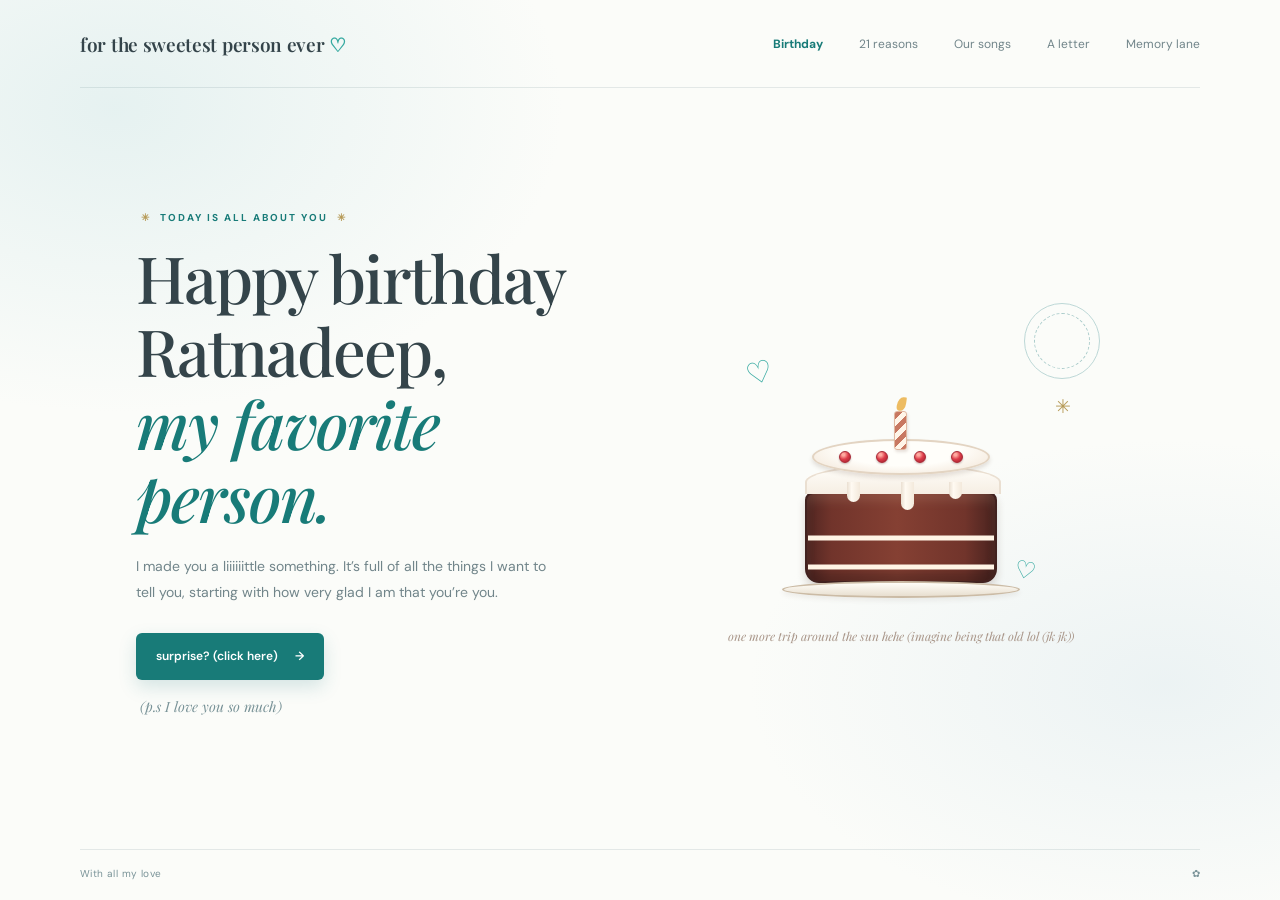
==== commit 22458f4c: "Add scrollable memory lane page Add eight editable memory checkpoints along a winding road and link " ====
--- a/index.html
+++ b/index.html
@@ -20,6 +20,7 @@
           <a href="balloons.html">21 reasons</a>
           <a href="songs.html">Our songs</a>
           <a href="letter.html">A letter</a>
+          <a href="memories.html">Memory lane</a>
         </nav>
       </header>
 
--- a/styles.css
+++ b/styles.css
@@ -150,13 +150,36 @@
 .letter-content p { margin-bottom: 15px; }
 .letter-signoff { margin-top: 25px; font-family: var(--serif); font-size: 15px; font-style: italic; line-height: 1.8; }
 
+.memory-page { padding-bottom: 36px; }
+.memory-page .page-heading { margin-bottom: 22px; }
+.memory-page .page-heading h1 { font-size: clamp(35px, 5vw, 52px); }
+.memory-road { position: relative; max-width: 860px; margin: 0 auto; }
+.memory-road-art { position: absolute; inset: 0; width: 100%; height: 100%; overflow: visible; }
+.road-shadow, .road-surface, .road-centerline { fill: none; stroke-linecap: round; stroke-linejoin: round; }
+.road-shadow { stroke: rgba(31, 92, 91, .13); stroke-width: 58; }
+.road-surface { stroke: #b7ddd5; stroke-width: 48; }
+.road-centerline { stroke: rgba(255, 255, 255, .76); stroke-width: 3; stroke-dasharray: 4 19; }
+.traveler-ball { fill: #187b78; stroke: #fbfcf9; stroke-width: 7; filter: drop-shadow(0 5px 5px rgba(24, 94, 91, .3)); }
+.traveler-highlight { fill: rgba(255, 255, 255, .85); pointer-events: none; }
+.memory-stops { position: relative; }
+.memory-stop { display: flex; min-height: 260px; align-items: center; padding: 18px 5%; }
+.memory-stop:nth-child(odd) { justify-content: flex-start; }
+.memory-stop:nth-child(even) { justify-content: flex-end; }
+.memory-card { width: min(340px, 43%); min-height: 142px; padding: 21px 24px; border: 1px solid rgba(77, 151, 145, .22); border-radius: 12px; background: rgba(255, 255, 255, .88); box-shadow: 0 12px 30px rgba(49, 98, 96, .1); opacity: 0; transform: translateY(18px) scale(.97); transition: opacity .45s ease, transform .45s cubic-bezier(.2,.8,.2,1); }
+.memory-stop.is-revealed .memory-card { opacity: 1; transform: translateY(0) scale(1); }
+.memory-card-number { display: block; margin-bottom: 8px; color: var(--teal-dark); font-size: 9px; font-weight: 700; letter-spacing: 1.7px; text-transform: uppercase; }
+.memory-card h2 { margin-bottom: 8px; color: var(--ink); font-family: var(--serif); font-size: 20px; font-weight: 500; }
+.memory-card p { margin-bottom: 0; color: var(--muted); font-size: 12px; line-height: 1.7; }
+.memory-ending { margin: 24px auto 0; color: var(--teal-dark); font-family: var(--serif); font-size: clamp(20px, 3vw, 27px); font-style: italic; text-align: center; }
+
 @keyframes appear { from { opacity: 0; transform: translateY(5px); } to { opacity: 1; transform: translateY(0); } }
 @media (max-width: 720px) {
   .page-shell { width: min(100% - 36px, 540px); }
   .site-header { min-height: 76px; flex-direction: column; justify-content: center; gap: 13px; padding: 15px 0 12px; }
   .wordmark { font-size: 17px; }
   .site-nav { width: 100%; justify-content: center; gap: clamp(15px, 5vw, 28px); }
-  .site-nav a { font-size: 11px; }
+  .site-nav { flex-wrap: wrap; row-gap: 9px; }
+  .site-nav a { font-size: 10px; }
   .welcome-card { grid-template-columns: 1fr; gap: 20px; padding: 50px 0 48px; text-align: center; }
   .welcome-copy { margin: 0 auto; }
   .welcome-copy h1 { font-size: clamp(40px, 10vw, 57px); }
@@ -174,10 +197,15 @@
   .record { width: 175px; height: 175px; }
   .record-center { width: 62px; height: 62px; }
   .playlist-copy { padding: 30px; }
+  .memory-page .page-heading h1 { font-size: clamp(32px, 8vw, 42px); }
+  .memory-stop { min-height: 225px; padding-right: 2%; padding-left: 2%; }
+  .memory-card { width: 68%; min-height: 142px; padding: 17px; }
+  .memory-card h2 { font-size: 18px; }
+  .memory-card p { font-size: 11px; }
 }
 @media (max-width: 390px) {
   .page-shell { width: calc(100% - 28px); }
-  .site-nav { gap: 13px; }
+  .site-nav { gap: 10px 13px; }
   .site-nav a { font-size: 10px; }
   .balloon-garden { grid-template-columns: repeat(4, minmax(48px, 1fr)); max-width: 320px; }
 }
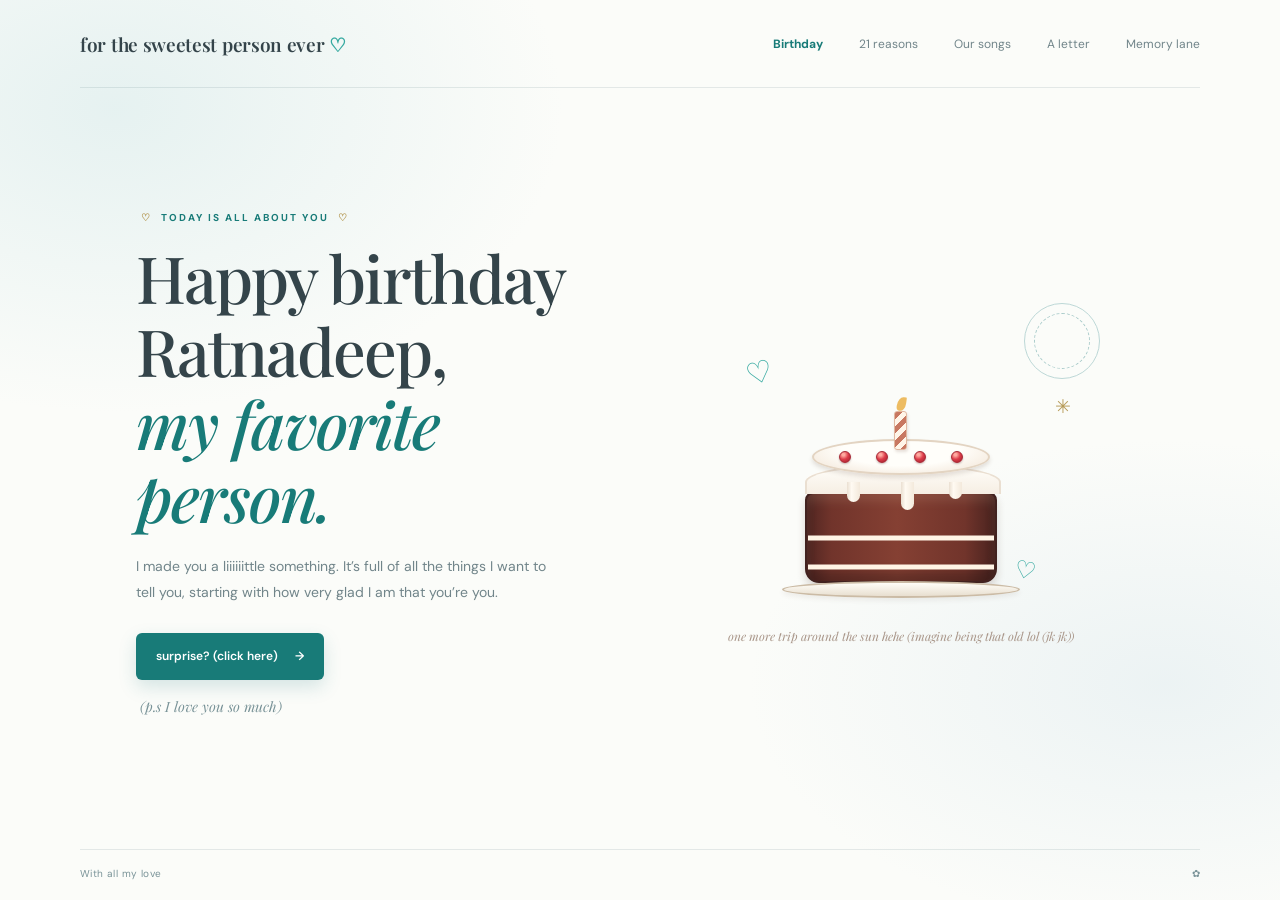
==== commit a07c6a8e: "update index.html" ====
--- a/index.html
+++ b/index.html
@@ -26,7 +26,7 @@
 
       <main class="welcome-card">
         <div class="welcome-copy">
-          <p class="eyebrow"><span class="tiny-star">✳</span> today is all about you <span class="tiny-star">✳</span></p>
+          <p class="eyebrow"><span class="tiny-star">♡</span> today is all about you <span class="tiny-star">♡</span></p>
           <h1>Happy birthday Ratnadeep,<br /><span> my favorite person.</span></h1>
           <p class="welcome-note">I made you a liiiiiittle something. It’s full of all the things I want to tell you, starting with how very glad I am that you’re you.</p>
           <a class="button button-primary" href="balloons.html"> surprise? (click here) <span aria-hidden="true">→</span></a>
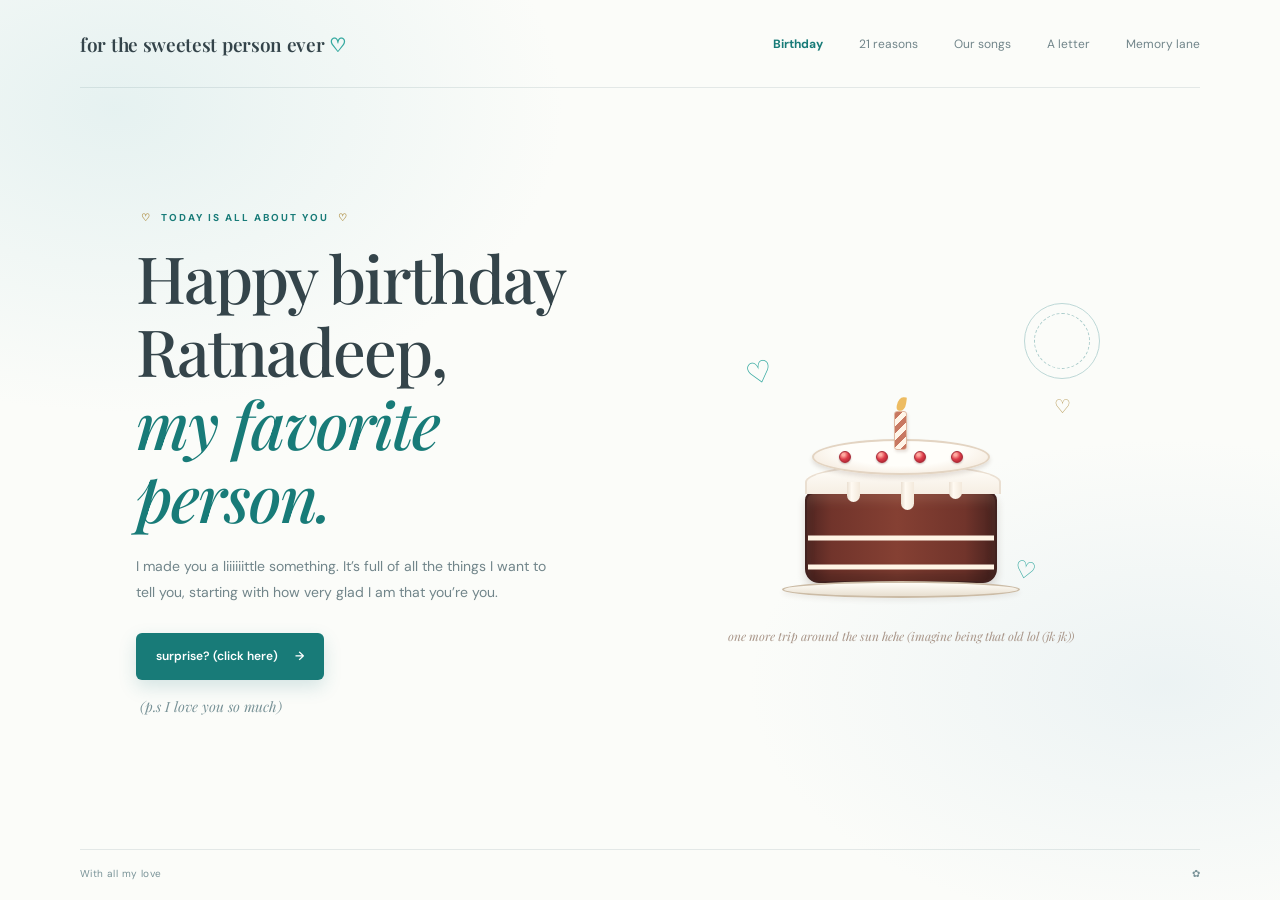
==== commit f733e817: "update songs.html,index.html" ====
--- a/index.html
+++ b/index.html
@@ -35,7 +35,7 @@
         <div class="birthday-art" aria-hidden="true">
           <div class="sun-doodle"></div>
           <span class="floating-heart heart-one">♡</span>
-          <span class="floating-heart heart-two">✳</span>
+          <span class="floating-heart heart-two">♡</span>
           <span class="floating-heart heart-three">♡</span>
           <div class="cake">
             <div class="candle"><i></i></div>
